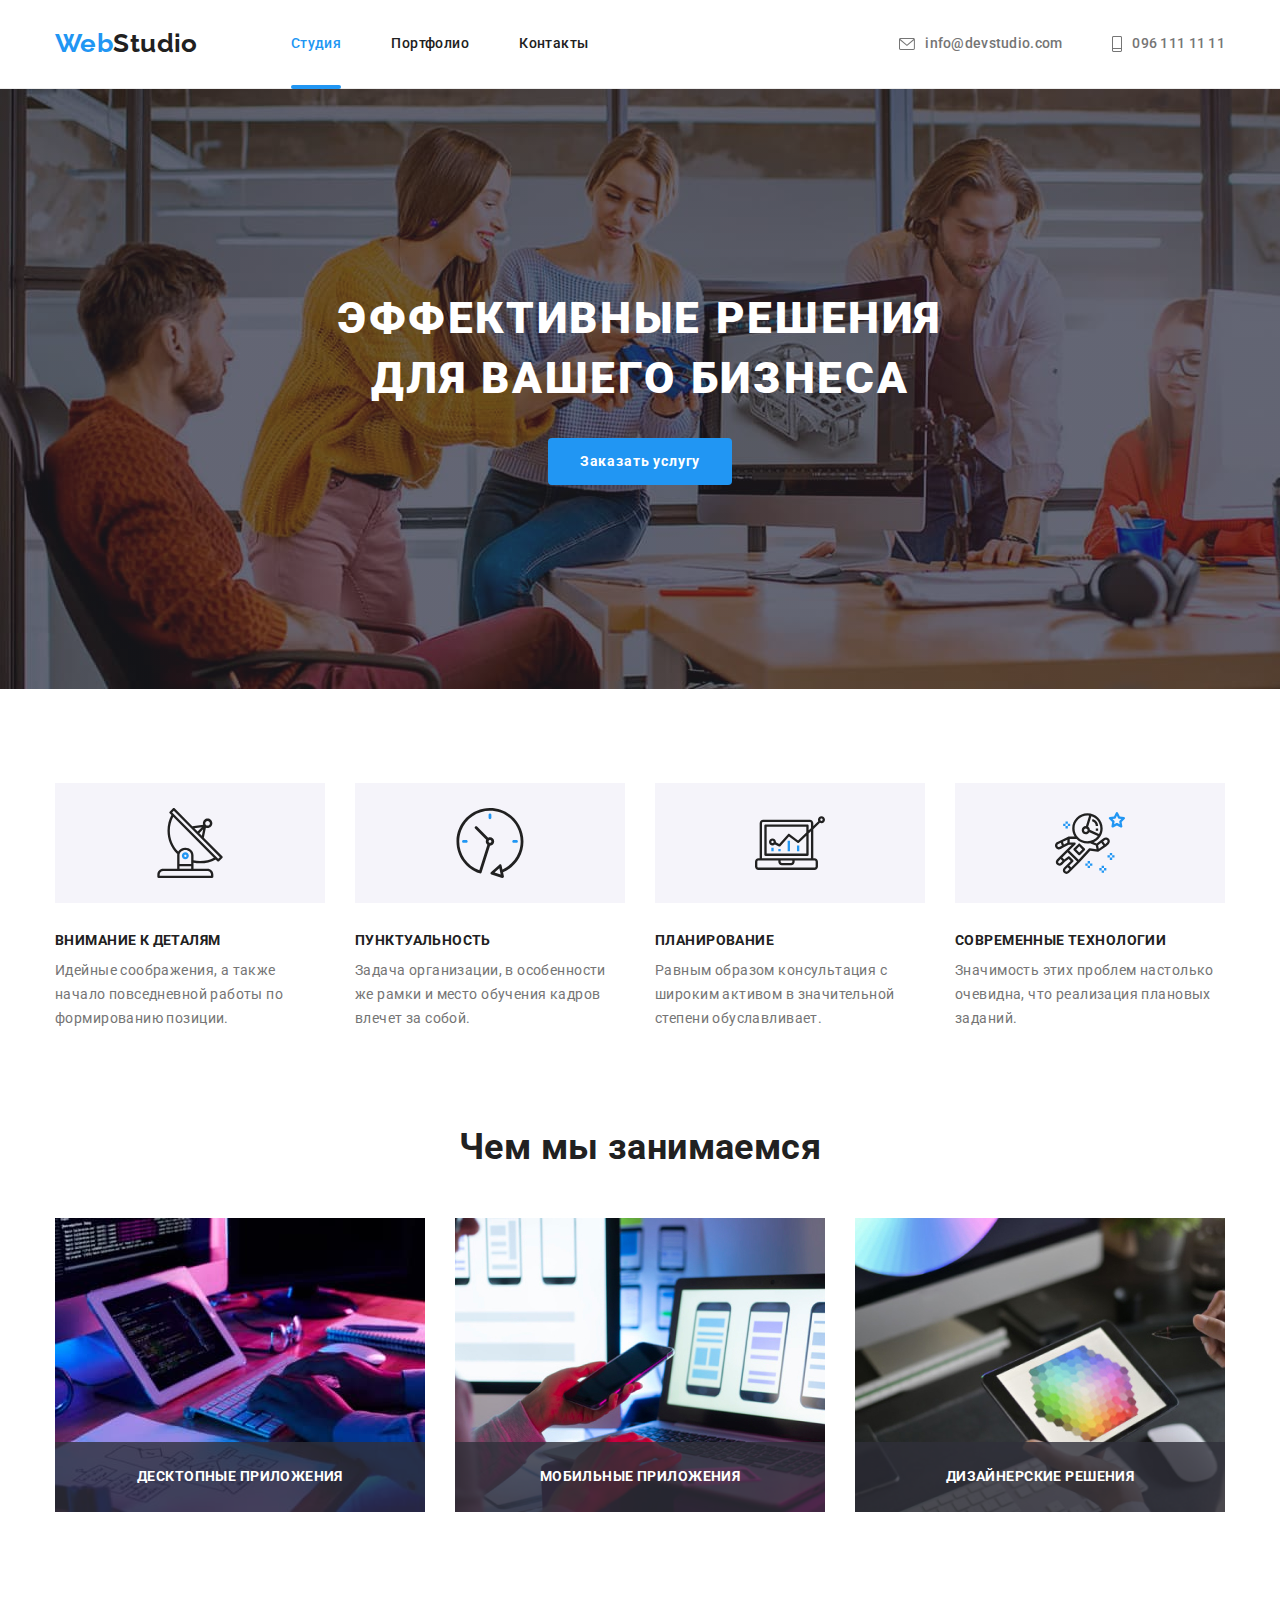
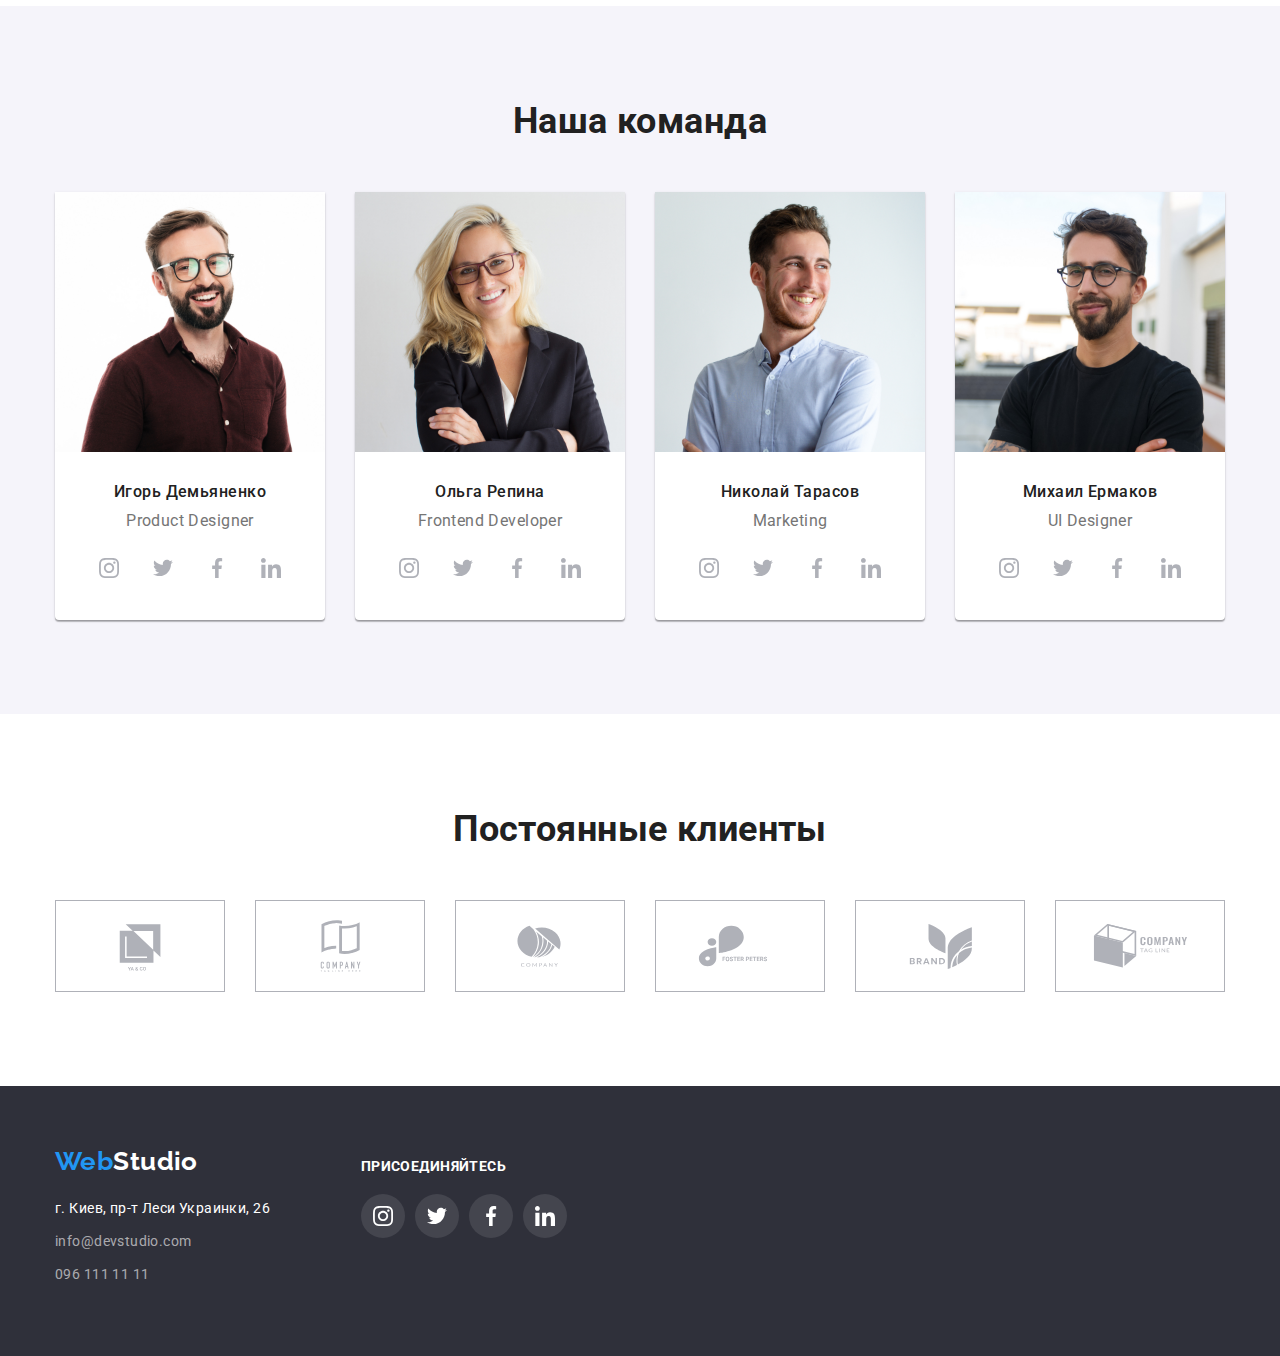
==== index.html @ b7aa6c3f "new" ====
<!DOCTYPE html>
<html lang="ru">
  <head>
    <meta charset="UTF-8" />
    <meta http-equiv="X-UA-Compatible" content="IE=edge" />
    <meta name="viewport" content="width=device-width, initial-scale=1.0" />
    <title>Document</title>
    <link rel="stylesheet" href="https://cdnjs.cloudflare.com/ajax/libs/modern-normalize/1.1.0/modern-normalize.min.css">
    <link
      href="https://fonts.googleapis.com/css2?family=Raleway:wght@700&family=Roboto:wght@400;500;700;900&display=swap"
      rel="stylesheet"
    />
    <link rel="stylesheet" href="./css/styles.css" />
  </head>

  <body>
    <header class="header">
      <div class="container menu">
      <a href="./index.html" class="logo link"
        ><span class="logo-web">Web</span>Studio</a
      >
      <nav class="header-nav">
        <ul class="header-list list">
          <li class="header-item-right item">
            <a href="./index.html" class="header-link link current">Студия</a>
          </li>
          <li class="header-item-right item">
            <a href="./portfolio.html" class="header-link link">Портфолио</a>
          </li>
          <li class="header-item-right item">
            <a href="" class="header-link link">Контакты</a>
          </li>
        </ul>
      </nav>
      <ul class="header-list list mail">
        <li class="header-item-left item">
          <a href="mailto:info@devstudio.com" class="header-link link tel"
            ><svg class="icon-mail" height="12" width="16"><use href=./images/icons.svg#icon-mail></use></svg>info@devstudio.com</a
          >
        </li>
        <li class="header-item-left item">
          <a href="tel:0961111111" class="header-link link tel"><svg class="icon-telephon" height="16" width="10">
            <use href=./images/icons.svg#icon-telephon></use>
          </svg>
            096 111 11 11</a
          >
        </li>
      </ul>
      </div>
    </header>
    <main>
      <section class="hero section">
        <h1 class="hero-title">Эффективные решения для вашего бизнеса</h1>
        <button type="button" class="button hero-button" data-modal-open>
          Заказать услугу
        </button>
      </section>
      <section class="solution section">
        <div class="container">
        <h2 class="solution-heading heading visually-hidden">Решения</h2>
        <ul class="solution-list list">
          <li class="solution-item item">
            <div class="solution-div">
              <svg class="solution-icon">
                <use href="./images/icons.svg#icon-antenna"></use>
              </svg>
            </div>
            <h3 class="solution-title title title">Внимание к деталям</h3>
            <p class="solution-text">
              Идейные соображения, а также начало повседневной работы по
              формированию позиции.
            </p>
          </li>
          <li class="solution-item item">
            <div class="solution-div">
              <svg class="solution-icon">
                <use href="./images/icons.svg#icon-clock"></use>
              </svg>
            </div>
            <h3 class="solution-title title">Пунктуальность</h3>
            <p class="solution-text">
              Задача организации, в особенности же рамки и место обучения кадров
              влечет за собой.
            </p>
          </li>
          <li class="solution-item item">
            <div class="solution-div">
              <svg class="solution-icon">
                <use href="./images/icons.svg#icon-diagram"></use>
              </svg>
            </div>
            <h3 class="solution-title title">Планирование</h3>
            <p class="solution-text">
              Равным образом консультация с широким активом в значительной
              степени обуславливает.
            </p>
          </li>
          <li class="solution-item item">
            <div class="solution-div">
              <svg class="solution-icon">
                <use href="./images/icons.svg#icon-astronaut"></use>
              </svg>
            </div>
            <h3 class="solution-title title">Современные технологии</h3>
            <p class="solution-text">
              Значимость этих проблем настолько очевидна, что реализация
              плановых заданий.
            </p>
          </li>
        </ul>
        </div>
      </section>
      <section class="wwd section">
        <div class="container">
        <h2 class="wwd-heading heading">Чем мы занимаемся</h2>
        <ul class="wwd-list list">
          <li class="wwd-item item">
            <img src="./images/box1.jpg" width="370" alt="печать текста" />
            <div class="wwd-div">
              <p class="wwd-div-text">Десктопные приложения</p>
            </div>
          </li>
          <li class="wwd-item item">
            <img src="./images/box2.jpg" width="370" alt="смартфон ноутбук" />
            <div class="wwd-div">
              <p class="wwd-div-text">Мобильные приложения</p>
            </div>
          </li>
          <li class="wwd-item item">
            <img src="./images/box3.jpg" width="370" alt="планшет" />
            <div class="wwd-div">
              <p class="wwd-div-text">Дизайнерские решения</p>
            </div>
          </li>
        </ul>
        </div>
      </section>
      <section class="team section">
        <div class="container">
        <h2 class="team-heading heading">Наша команда</h2>
        <ul class="team-list list">
          <li class="team-item item">
            <img src="./images/igord.jpg" width="270" alt="Игорь Демьяненко" />
            <div class="team-item-bottom"><p class="team-name">Игорь Демьяненко</p>
            <p class="team-text">Product Designer</p>
            <ul class="team-list-icon list">
              <li class="team-item-icon item">
                <a class="team-item-link link" href=""><svg class="team-icon">
                  <use href="./images/icons.svg#icon-instagram"></use>
                </svg></a>
              </li>
              <li class="team-item-icon item">
                <a class="team-item-link link" href=""><svg class="team-icon">
                    <use href="./images/icons.svg#icon-twitter"></use>
                  </svg></a>
              </li>
              <li class="team-item-icon item">
                <a class="team-item-link link" href=""><svg class="team-icon">
                    <use href="./images/icons.svg#icon-facebook"></use>
                  </svg></a>
              </li>
              <li class="team-item-icon item">
                <a class="team-item-link link" href=""><svg class="team-icon">
                    <use href="./images/icons.svg#icon-linkedin"></use>
                  </svg></a>
              </li>
            </ul>
          </div>
          </li>
          <li class="team-item item">
            <img src="./images/olgar.jpg" width="270" alt="Ольга Репина" />
            <div class="team-item-bottom"><p class="team-name">Ольга Репина</p>
            <p class="team-text">Frontend Developer</p>
          <ul class="team-list-icon list">
            <li class="team-item-icon item">
              <a class="team-item-link link" href=""><svg class="team-icon">
                  <use href="./images/icons.svg#icon-instagram"></use>
                </svg></a>
            </li>
            <li class="team-item-icon item">
              <a class="team-item-link link" href=""><svg class="team-icon">
                  <use href="./images/icons.svg#icon-twitter"></use>
                </svg></a>
            </li>
            <li class="team-item-icon item">
              <a class="team-item-link link" href=""><svg class="team-icon">
                  <use href="./images/icons.svg#icon-facebook"></use>
                </svg></a>
            </li>
            <li class="team-item-icon item">
              <a class="team-item-link link" href=""><svg class="team-icon">
                  <use href="./images/icons.svg#icon-linkedin"></use>
                </svg></a>
            </li>
          </ul>
        </div>
          </li>
          <li class="team-item item">
            <img src="./images/kolyat.jpg" width="270" alt="Николай Тарасов" />
            <div class="team-item-bottom"><p class="team-name">Николай Тарасов</p>
            <p class="team-text">Marketing</p>
          <ul class="team-list-icon list">
            <li class="team-item-icon item">
              <a class="team-item-link link" href=""><svg class="team-icon">
                  <use href="./images/icons.svg#icon-instagram"></use>
                </svg></a>
            </li>
            <li class="team-item-icon item">
              <a class="team-item-link link" href=""><svg class="team-icon">
                  <use href="./images/icons.svg#icon-twitter"></use>
                </svg></a>
            </li>
            <li class="team-item-icon item">
              <a class="team-item-link link" href=""><svg class="team-icon">
                  <use href="./images/icons.svg#icon-facebook"></use>
                </svg></a>
            </li>
            <li class="team-item-icon item">
              <a class="team-item-link link" href=""><svg class="team-icon">
                  <use href="./images/icons.svg#icon-linkedin"></use>
                </svg></a>
            </li>
          </ul>
        </div>
          </li>
          <li class="team-item item">
            <img src="./images/mixae.jpg" width="270" alt="Михаил Ермаков" />
            <div class="team-item-bottom"><p class="team-name">Михаил Ермаков</p>
            <p class="team-text">UI Designer</p>
          <ul class="team-list-icon list">
            <li class="team-item-icon item">
              <a class="team-item-link link" href=""><svg class="team-icon">
                  <use href="./images/icons.svg#icon-instagram"></use>
                </svg></a>
            </li>
            <li class="team-item-icon item">
              <a class="team-item-link link" href=""><svg class="team-icon">
                  <use href="./images/icons.svg#icon-twitter"></use>
                </svg></a>
            </li>
            <li class="team-item-icon item">
              <a class="team-item-link link" href=""><svg class="team-icon">
                  <use href="./images/icons.svg#icon-facebook"></use>
                </svg></a>
            </li>
            <li class="team-item-icon item">
              <a class="team-item-link link" href=""><svg class="team-icon">
                  <use href="./images/icons.svg#icon-linkedin"></use>
                </svg></a>
            </li>
          </ul>
        </div>
          </li>
        </ul>
        </div>
      </section>
      <section class="clients section">
        <div class="container">
          <h2 class="clients-heading heading">Постоянные клиенты</h2>
          <ul class="clients-list list">
            <li class="clients-item item">
              <a class="clients-link link" href=""><svg class="clients-icon icon">
                <use href="./images/icons.svg#icon-logo_one"></use>
              </svg></a>
            </li>
            <li class="clients-item item">
              <a class="clients-link link" href=""><svg class="clients-icon icon">
                  <use href="./images/icons.svg#icon-logo_two"></use>
                </svg></a>
            </li>
            <li class="clients-item item">
              <a class="clients-link link" href=""><svg class="clients-icon icon">
                  <use href="./images/icons.svg#icon-logo_three"></use>
                </svg></a>
            </li>
            <li class="clients-item item">
              <a class="clients-link link" href=""><svg class="clients-icon icon">
                  <use href="./images/icons.svg#icon-logo_four"></use>
                </svg></a>
            </li>
            <li class="clients-item item">
              <a class="clients-link link" href=""><svg class="clients-icon icon">
                  <use href="./images/icons.svg#icon-logo_five"></use>
                </svg></a>
            </li>
            <li class="clients-item item">
              <a class="clients-link link" href=""><svg class="clients-icon icon">
                  <use href="./images/icons.svg#icon-logo_six"></use>
                </svg></a>
            </li>
          </ul>

        </div>
        </section>
        <div class="backdrop is-hidden" data-modal><div class="modal"><button class="modal-button" data-modal-close><svg class=" icon icon-close"><use href="./images/icons.svg#icon-close-black"></use></svg></button></div></div>
    </main>
    <footer class="footer">
      <div class="container footer-container">
        <div class="footer-div">
      <a href="./index.html" class="logo flog link"
        ><span class="logo-web">Web</span>Studio</a
      >
      <address>
        <a href="" class="footer-address link"
          >г. Киев, пр-т Леси Украинки, 26</a
        >
      </address>
      <ul class="footer-list list">
        <li class="footer-item">
          <a href="mailto:info@devstudio.com" class="footer-address-tel link"
            >info@devstudio.com</a
          >
        </li>
        <li class="footer-item">
          <a href="tel:0961111111" class="footer-address-tel link ">
            096 111 11 11</a
          >
        </li>
      </ul>
      </div>
      <div class="footer-enjoin">
        <p class="footer-text">присоединяйтесь</p>
        <ul class="footer-list-icon list">
          <li class="footer-item-icon item">
            <a class="footer-item-link link " href=""><svg class="footer-icon">
                <use href="./images/icons.svg#icon-instagram"></use>
              </svg></a>
          </li>
          <li class="footer-item-icon item">
          <a class="footer-item-link link " href=""><svg class="footer-icon">
              <use href="./images/icons.svg#icon-twitter"></use>
            </svg></a>
        </li>
        <li class="footer-item-icon item">
          <a class="footer-item-link link " href=""><svg class="footer-icon">
              <use href="./images/icons.svg#icon-facebook"></use>
            </svg></a>
        </li>
        <li class="footer-item-icon item ">
          <a class="footer-item-link link" href=""><svg class="footer-icon">
              <use href="./images/icons.svg#icon-linkedin"></use>
            </svg></a>
        </li>
        </ul>
       
      </div>
      </div>
    </footer>
    <script src="./js/modal.js"></script>
  </body>
</html>
---- css/styles.css ----
:root {
  --primery-text-color: #757575;
  --title-text-color: #212121;
  --primary-background-color: #ffffff;
  --link-color: #2196f3;
  --secondary-text-color: #ffffff;
}

* {
  padding: 0;
  margin: 0;
  border: 0;
}

*,
*:before,
*:after {
  box-sizing: border-box;
}

:focus,
:active {
  outline: none;
}

a:focus,
a:active {
  outline: none;
}

nav,
footer,
header,
aside {
  display: block;
}

html,
body {
  height: 100%;
  width: 100%;
  font-size: 100%;
  line-height: 1;
  font-size: 14px;
  -ms-text-size-adjust: 100%;
  -moz-text-size-adjust: 100%;
  -webkit-text-size-adjust: 100%;
}

input,
button,
textarea {
  font-family: inherit;
}

input::-ms-clear {
  display: none;
}
button {
  cursor: pointer;
}
button::-moz-focus-inner {
  padding: 0;
  border: 0;
}
a,
a:visited,
a:hover {
  text-decoration: none;
}
ul,
li {
  list-style: none;
}
img {
  vertical-align: top;
}

h1,
h2,
h3,
h4,
h5,
h6 {
  font-size: inherit;
  font-weight: 400;
}

.visually-hidden {
  position: absolute;
  width: 1px;
  height: 1px;
  margin: -1px;
  padding: 0;
  overflow: hidden;
  border: 0;
  clip: rect(0 0 0 0);
}

img {
  display: block;
}

body {
  background-color: var(--primary-background-color);
  font-family: 'Roboto', sans-serif;
  font-weight: 400;
  font-size: 14px;
  line-height: 1.7;
  letter-spacing: 0.03em;
  color: var(--primery-text-color);
}

.link {
  text-decoration: none;
  color: var(--title-text-color);
  transition: color 250ms cubic-bezier(0.4, 0, 0.2, 1);
}
.link:focus,
.link:hover {
  color: var(--link-color);
  fill: var(--link-color);
}

.list {
  list-style: none;
}

.button {
  align-items: center;
  text-align: center;
  font-family: 'Roboto', sans-serif;
  font-weight: 700;
  cursor: pointer;

  padding: 10px 32px;
  border-radius: 4px;
  max-width: 200px;
  transition: color 250ms cubic-bezier(0.4, 0, 0.2, 1),
    background 250ms cubic-bezier(0.4, 0, 0.2, 1);
}
.button:hover,
.button:focus {
  color: var(--secondary-text-color);
  background: #2196f3;
}

.title {
  font-weight: 700;
  line-height: 1.14;
  font-size: 14px;
  text-transform: uppercase;
  color: var(--title-text-color);
}

.heading {
  font-weight: 700;
  text-align: center;
  font-size: 36px;
  line-height: 1.17;
  color: var(--title-text-color);
}
.current {
  position: relative;

  color: var(--link-color);
}

.current::after {
  content: '';
  position: absolute;
  bottom: -1px;
  left: 0;
  width: 100%;
  height: 4px;
  background-color: var(--link-color);
  border-radius: 2px;
}

.container {
  width: 1200px;
  margin: 0 auto;
  padding: 0 15px;
  /* border: 2px dashed red; */
}

.section {
  padding-top: 94px;
  padding-bottom: 94px;
}

/* -----------HEADER-------------- */

.header {
  border-bottom: 1px solid #ececec;
}

.logo {
  font-family: 'Raleway', sans-serif;
  font-weight: 700;
  font-size: 26px;
  line-height: 1.2;
  margin-right: 93px;
}
.logo-web {
  color: #2196f3;
}
.header-nav {
  font-weight: 500;
  color: var(--title-text-color);
  text-decoration: none;
}
.header-link.tel {
  color: var(--primery-text-color);
  font-weight: 500;
  line-height: 1.14;
  letter-spacing: 0.02em;
}

.header-link.tel:hover,
.header-link.tel:focus {
  color: #2196f3;
}

.menu {
  display: flex;
  align-items: center;
}

.header-list {
  display: flex;
}

.header-link {
  display: inline-block;
  padding-top: 32px;
  padding-bottom: 32px;
  margin-top: auto;
  margin-bottom: auto;
}

.header-item-right:not(:last-child) {
  margin-right: 50px;
}

.tel {
  margin-left: 50px;
  display: flex;
  align-items: center;
  justify-content: center;
}
.mail {
  display: flex;
  align-items: center;
  margin-left: auto;
}

.icon-mail {
  margin-right: 10px;
  fill: rgba(117, 117, 117, 1);
  transition: fill 250ms cubic-bezier(0.4, 0, 0.2, 1);
}

.icon-telephon {
  margin-right: 10px;
  fill: rgba(117, 117, 117, 1);
  transition: fill 250ms cubic-bezier(0.4, 0, 0.2, 1);
}

.header-link.tel:hover .icon-mail,
.header-link.tel:focus .icon-mail {
  fill: #2196f3;
}

.header-link.tel:hover .icon-telephon,
.header-link.tel:focus .icon-telephon {
  fill: #2196f3;
}
/* ------------HERO------------- */
.hero {
  height: 600px;
  max-width: 1600px;
  margin-left: auto;
  margin-right: auto;
  background-repeat: no-repeat;
  background-size: cover;
  background-position: center;
  background: #2f303a;
  padding-top: 200px;
  padding-bottom: 200px;
  background-image: linear-gradient(
      to right,
      rgba(47, 48, 58, 0.4),
      rgba(47, 48, 58, 0.4)
    ),
    url('../images/herobcg.jpg');
}

.hero-title {
  font-weight: 900;
  text-align: center;
  font-size: 44px;
  line-height: 1.36;
  text-transform: uppercase;
  color: var(--secondary-text-color);
  max-width: 696px;
  letter-spacing: 0.06em;

  margin: 0 auto;
  margin-bottom: 30px;
}

.hero-button {
  display: block;
  background: #2196f3;
  color: var(--secondary-text-color);
  margin: 0 auto;
  line-height: 1.87;
  letter-spacing: 0.06em;
}

/* ------------SOLUTION------------- */
.solution {
  padding-bottom: 48px;
}

.solution-title {
  margin-bottom: 10px;
}

.solution-text {
  font-size: 14px;
  line-height: 1.71;
  text-align: left;
}

.solution-list {
  display: flex;
  margin-left: -30px;
  margin-top: -30px;
}

.solution-item {
  margin-left: 30px;
  margin-top: 30px;
  flex-basis: calc(100% / 4 - 30px);
}

.solution-div {
  display: flex;
  align-items: center;
  justify-content: center;
  width: 270px;
  height: 120px;
  background: rgba(245, 244, 250, 1);
  margin-bottom: 30px;
}

.solution-icon {
  height: 70px;
  width: 70px;
}

/* -------------WWD------------- */
.wwd {
  padding-top: 47px;
}

.wwd-list {
  display: flex;
  margin-left: -30px;
  margin-top: -30px;
}
.wwd-heading {
  margin-bottom: 50px;
}
.wwd-item {
  position: relative;

  margin-left: 30px;
  margin-top: 30px;
  flex-basis: calc(100% / 3 - 30px);
}

.wwd-div {
  position: absolute;
  bottom: 0;
  left: 0;
  width: 100%;
  height: 70px;
  display: flex;
  align-items: center;
  justify-content: center;
  background-color: rgba(47, 48, 58, 0.8);
}

.wwd-div-text {
  font-weight: bold;
  font-size: 14px;
  line-height: 1.14;
  letter-spacing: 0.03em;
  text-transform: uppercase;

  color: #ffffff;
}
/* -------------TEAM------------ */

.team-heading {
  margin-bottom: 50px;
}

.team-item-bottom {
  margin-top: 30px;
  margin-bottom: 30px;
}
.team {
  background: #f5f4fa;
}

.team-name {
  font-weight: 500;
  font-size: 16px;
  line-height: 1.19;
  text-align: center;
  letter-spacing: 0.03em;
  color: var(--title-text-color);

  margin-bottom: 10px;
}

.team-text {
  font-size: 16px;
  line-height: 1.19;
  text-align: center;
}

.team-list {
  display: flex;
  margin-left: -30px;
  margin-top: -30px;
}

.team-item {
  background-color: var(--primary-background-color);
  margin-left: 30px;
  margin-top: 30px;
  flex-basis: calc(100% / 4 - 30px);
  box-shadow: 0px 1px 3px rgba(0, 0, 0, 0.12), 0px 1px 1px rgba(0, 0, 0, 0.14),
    0px 2px 1px rgba(0, 0, 0, 0.2);
  border-radius: 0px 0px 4px 4px;
}

.team-item-icon {
  height: 44px;
  width: 44px;
}
.team-icon {
  height: 20px;
  width: 20px;
  fill: rgba(175, 177, 184, 1);
  transition: fill 250ms cubic-bezier(0.4, 0, 0.2, 1);
}

.team-item-icon + .team-item-icon {
  margin-left: 10px;
}

.team-list-icon {
  display: flex;
  justify-content: center;
  margin-top: 16px;
}

.team-item-link {
  display: flex;
  align-items: center;
  justify-content: center;
  height: 100%;
  width: 100%;
  border-radius: 50%;
  transition: background 250ms cubic-bezier(0.4, 0, 0.2, 1);
}

.team-item-link:hover,
.team-item-link:focus {
  background: var(--link-color);
}

.team-item-link:hover .team-icon {
  fill: rgba(255, 255, 255, 1);
}

.team-item-link:focus .team-icon {
  fill: rgba(255, 255, 255, 1);
}
/* -----------Clients---------- */
.clients-heading {
  margin-bottom: 50px;
}
.clients-item {
  flex-basis: calc(100% / 6 - 30px);
  margin-left: 30px;
  margin-top: 30px;
}
.clients-list {
  margin-left: -30px;
  margin-top: -30px;
  display: flex;
}
.clients-link {
  display: inline-block;
  height: 92px;
  width: 170px;
  border: 1px solid rgba(175, 177, 184, 1);
  padding: 16px 32px;
  transition: border 250ms cubic-bezier(0.4, 0, 0.2, 1);
}

.clients-icon {
  width: 106px;
  height: 60px;
  fill: rgba(175, 177, 184, 1);
  transition: fill 250ms cubic-bezier(0.4, 0, 0.2, 1);
}

.clients-link:hover,
.clients-link:focus {
  border: 1px solid var(--link-color);
}

.clients-link:hover .clients-icon,
.clients-link:focus .clients-icon {
  fill: var(--link-color);
}
/* -----------FOOTER------------- */
.footer {
  background: #2f303a;
  padding-top: 60px;
  padding-bottom: 60px;
}

.footer-container {
  display: flex;
}

.footer-div {
  margin-right: 70px;
}
.footer-enjoin {
  padding-top: 12px;
  width: 208px;
}
.flog {
  color: #ffffff;

  display: inline-block;
  margin-bottom: 20px;
}

.footer-address {
  font-style: normal;
  font-size: 500;
  color: #ffffff;

  display: inline-block;
  margin-bottom: 9px;
}

.footer-address-tel {
  color: rgba(255, 255, 255, 0.6);
  display: inline-block;
  margin-bottom: 9px;
}

.footer-text {
  display: block;
  font-family: Roboto;
  font-style: normal;
  font-weight: bold;
  font-size: 14px;
  line-height: 16px;
  letter-spacing: 0.03em;
  text-transform: uppercase;
  margin-bottom: 20px;

  color: #ffffff;
}
.footer-list-icon {
  display: flex;
}
.footer-item-icon {
  height: 44px;
  width: 44px;
}
.footer-item-link {
  display: flex;
  align-items: center;
  justify-content: center;
  height: 100%;
  width: 100%;
  border-radius: 50%;
  background: rgba(255, 255, 255, 0.1);
  transition: background 250ms cubic-bezier(0.4, 0, 0.2, 1);
}

.footer-item-icon + .footer-item-icon {
  margin-left: 10px;
}
.footer-item-link:hover,
.footer-item-link:focus {
  background: var(--link-color);
}

.footer-icon {
  height: 20px;
  width: 20px;
  fill: rgba(255, 255, 255, 1);
}
/* ------------PORTFOLIO---------- */

.sites-list-right {
  display: flex;
  justify-content: center;
}

.button-portfolio {
  font-family: 'Roboto', sans-serif;
  font-weight: 500;
  font-size: 16px;
  line-height: 1.63;
  color: var(--title-text-color);
  background: #f5f4fa;

  padding: 6px 22px;
  transition: box-shadow 250ms cubic-bezier(0.4, 0, 0.2, 1),
    color 250ms cubic-bezier(0.4, 0, 0.2, 1),
    background 250ms cubic-bezier(0.4, 0, 0.2, 1);
}

.button-portfolio:hover,
.button-portfolio:focus {
  box-shadow: 0px 3px 1px rgba(0, 0, 0, 0.1), 0px 1px 2px rgba(0, 0, 0, 0.08),
    0px 2px 2px rgba(0, 0, 0, 0.12);
}

.sites-item-right {
  margin-right: 8px;
  margin-bottom: 50px;
}

.sites-item-right:last-child {
  margin-right: 0;
  margin-bottom: 50px;
}

.sites-div {
  position: relative;
  overflow: hidden;
}

.sites-div-absolute {
  position: absolute;
  top: 0;
  left: 0;
  width: 100%;
  height: 100%;
  background-color: rgba(33, 150, 243, 0.9);
  transform: translateY(+100%);
  transition: transform 250ms cubic-bezier(0.4, 0, 0.2, 1);
  padding: 63px 24px;
}

.sites-link:hover .sites-div-absolute,
.sites-link:focus .sites-div-absolute {
  transform: translateY(0);
}

.sites-div-text {
  font-size: 18px;
  line-height: 1.56;
  letter-spacing: 0.03em;

  color: var(--primary-background-color);
}

.sites-list-left {
  display: flex;
  flex-wrap: wrap;
  margin-left: -30px;
  margin-top: -30px;
}

.sites-item-left {
  margin-left: 30px;
  margin-top: 30px;
  flex-basis: calc(100% / 3 - 30px);
}

.sites-bottom {
  border-left: 1px solid #eeeeee;
  border-right: 1px solid #eeeeee;
  border-bottom: 1px solid #eeeeee;
  padding-top: 20px;
  padding-bottom: 20px;
  padding-left: 24px;
  padding-right: 24px;
}

.sites-title {
  font-weight: 700;
  font-size: 18px;
  line-height: 2;
  letter-spacing: 0.06em;
  color: var(--title-text-color);

  margin-bottom: 4px;
}

.sites-link {
  display: block;
  transition: box-shadow 250ms cubic-bezier(0.4, 0, 0.2, 1);
}

.sites-link:hover,
.sites-link:focus {
  box-shadow: 0px 1px 1px rgba(141, 34, 34, 0.12),
    0px 4px 4px rgba(0, 0, 0, 0.06), 1px 4px 6px rgba(0, 0, 0, 0.16);
}

.backdrop {
  position: fixed;
  top: 0;
  left: 0;
  width: 100%;
  height: 100%;
  background: rgba(0, 0, 0, 0.2);
  display: flex;
  align-items: center;
  justify-content: center;
  transition: opacity 250ms cubic-bezier(0.4, 0, 0.2, 1),
    visibility 250ms cubic-bezier(0.4, 0, 0.2, 1);
}

.modal {
  position: absolute;
  background-color: white;
  width: 528px;
  height: 581px;
  box-shadow: 0px 1px 3px rgba(0, 0, 0, 0.12), 0px 1px 1px rgba(0, 0, 0, 0.14),
    0px 2px 1px rgba(0, 0, 0, 0.2);
  border-radius: 4px;
  transform: translateX(0);
  transition: transform 250ms linear;
}

.is-hidden {
  opacity: 0;
  visibility: hidden;
  pointer-events: none;
}

.is-hidden .modal {
  transform: translateX(-100%);
}

.modal-button {
  position: absolute;
  top: 8px;
  right: 8px;
  background: #ffffff;
  border: 1px solid rgba(0, 0, 0, 0.1);
  width: 30px;
  height: 30px;
  border-radius: 50%;
  display: flex;
  align-items: center;
  justify-content: center;
}

.icon-close {
  width: 70%;
  height: 70%;
}
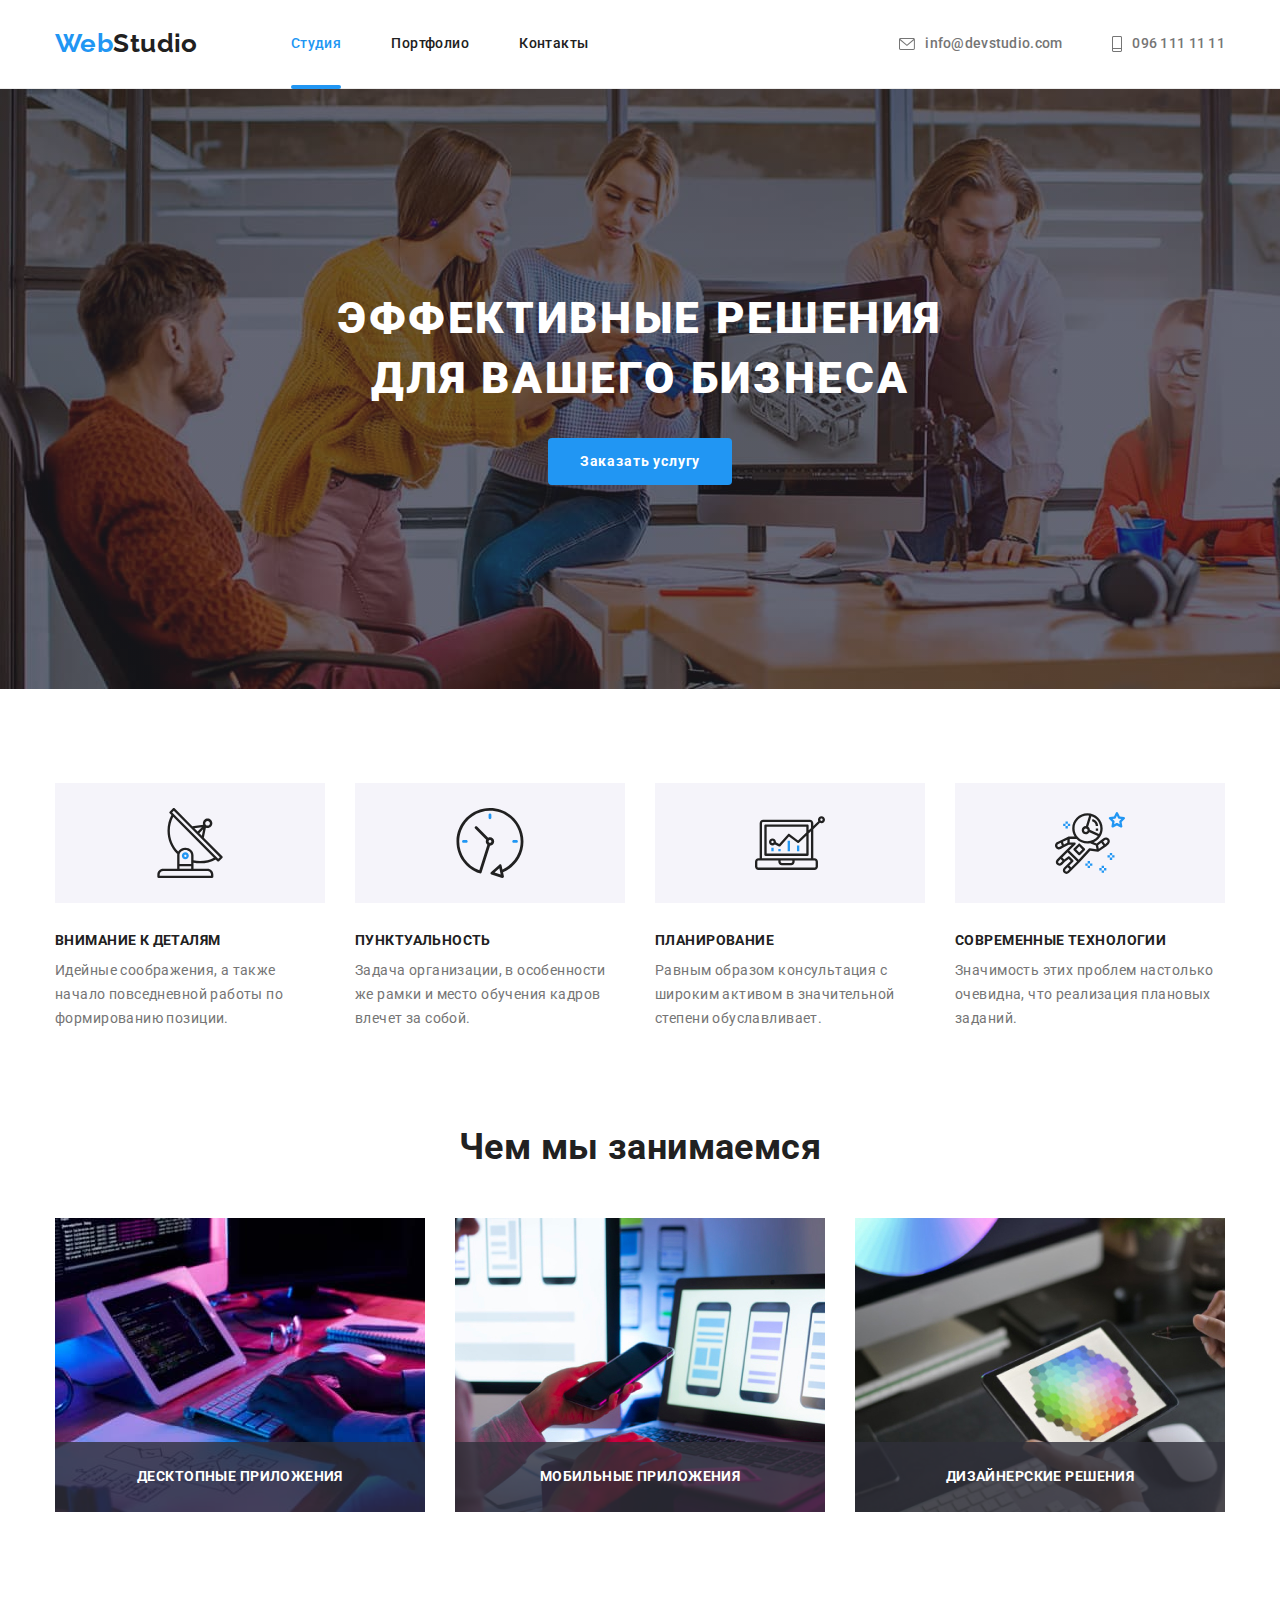
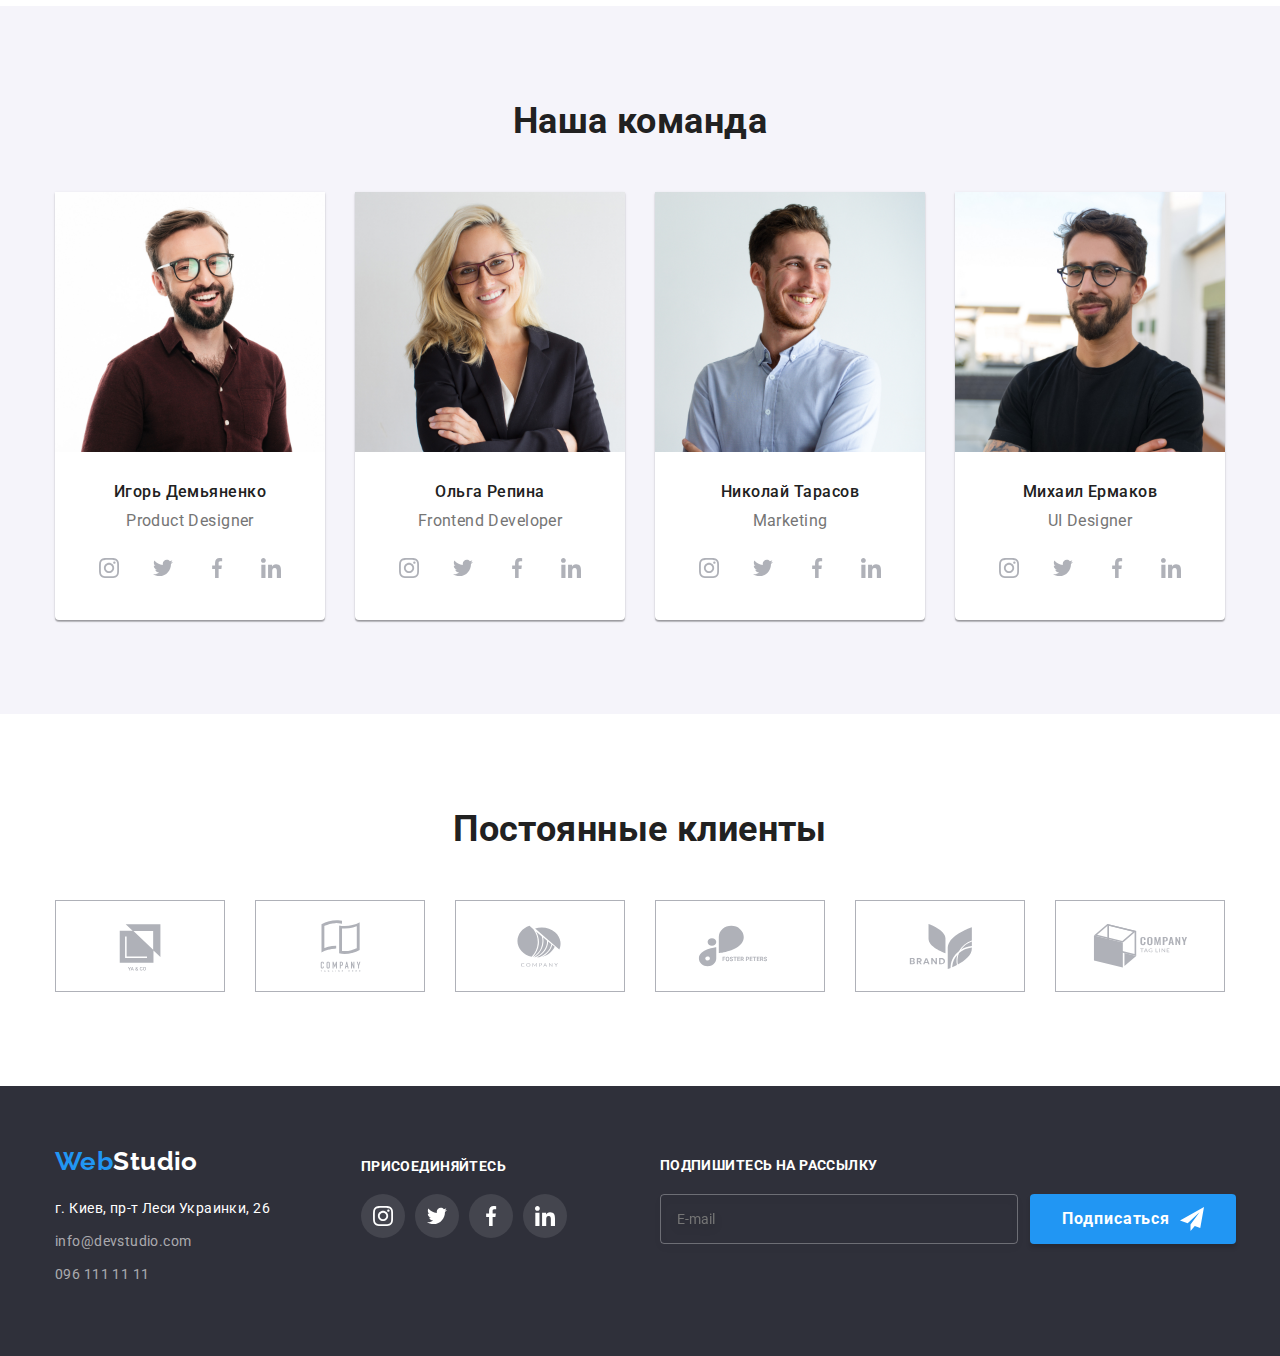
==== commit 8ec6771f: "done" ====
--- a/index.html
+++ b/index.html
@@ -292,7 +292,28 @@
 
         </div>
         </section>
-        <div class="backdrop is-hidden" data-modal><div class="modal"><button class="modal-button" data-modal-close><svg class=" icon icon-close"><use href="./images/icons.svg#icon-close-black"></use></svg></button></div></div>
+        <div class="backdrop is-hidden" data-modal><div class="modal">
+          <form>
+            <p class="form-text">Оставьте свои данные, мы вам перезвоним</p>
+            <label class="form-label" for="user-name">Имя</label>
+            <span class="form-input-span"><input type="text" name="username" id="user-name" class="form-input"/>
+            <svg class="form-icon"><use href="./images/icons.svg#icon-person"></use></svg></span>
+            <label class="form-label" for="user-tel">Телефон</label>
+            <span class="form-input-span"><input type="tel" name="usertel" id="user-tel" class="form-input"/><svg class="form-icon">
+              <use href="./images/icons.svg#icon-phone-black"></use>
+            </svg></span>
+            <label class="form-label" for="user-email">Почта</label>
+            <span class="form-input-span"><input type="email" name="useremail" id="user-email" class="form-input"/><svg class="form-icon">
+              <use href="./images/icons.svg#icon-email"></use>
+            </svg></span>
+            <label class="form-label" for="user-coments">Комментарий</label>
+            <textarea name="feedback" id="user-coments" placeholder="Введите текст" class="form-input form-textarea"></textarea>
+            <div class="form-checkbox"><input type="checkbox" name="agrees" value="agree" id="iagree" class="form-agree" />
+            <label class="form-label checkbox-label" for="iagree"><span class="checkbox-field"><svg class="checkbox-icon"><use href="./images/icons.svg#icon-check"></use></svg></span>Соглашаюсь с рассылкой и принимаю <a href="" class="form-link">Условия договора</a></label></div>
+            <button type="submit" class="button form-button">Отправить</button>
+            
+          </form>
+          <button class="modal-button" data-modal-close><svg class=" icon icon-close"><use href="./images/icons.svg#icon-close-black"></use></svg></button></div></div>
     </main>
     <footer class="footer">
       <div class="container footer-container">
@@ -344,6 +365,13 @@
         </ul>
        
       </div>
+       <form class="footer-form">
+         <p class="form-footer-text">Подпишитесь на рассылку</p>
+         <div class="footer-form-div"><input type="email" name="email" placeholder="E-mail" class="footer-form-input"/>
+         <button type="submit" class="form-footer-button button">Подписаться<svg class="form-footer-icon"><use href="./images/icons.svg#icon-send"/></svg></use></button></div>
+
+        </form>
+      
       </div>
     </footer>
     <script src="./js/modal.js"></script>
--- a/css/styles.css
+++ b/css/styles.css
@@ -616,6 +616,59 @@
   width: 20px;
   fill: rgba(255, 255, 255, 1);
 }
+
+.footer-form {
+  margin-left: 93px;
+  padding-top: 12px;
+}
+.form-footer-icon {
+  margin-left: 10px;
+  width: 24px;
+  height: 24px;
+}
+
+.form-footer-button {
+  display: flex;
+  align-items: center;
+  text-align: center;
+  background: #2196f3;
+  box-shadow: 0px 4px 4px rgba(0, 0, 0, 0.15);
+  border-radius: 4px;
+  color: var(--primary-background-color);
+  font-weight: bold;
+  font-size: 16px;
+  line-height: 1.88;
+  letter-spacing: 0.06em;
+  max-width: 220px;
+}
+.form-footer-text {
+  margin-bottom: 20px;
+  font-weight: bold;
+  font-size: 14px;
+  line-height: 1.14;
+  letter-spacing: 0.03em;
+  text-transform: uppercase;
+
+  color: #ffffff;
+}
+
+.footer-form-input {
+  display: flex;
+  text-align: left;
+  width: 358px;
+  height: 50px;
+  margin-right: 12px;
+  background-color: transparent;
+  border: 1px solid rgba(255, 255, 255, 0.3);
+  box-sizing: border-box;
+  filter: drop-shadow(0px 4px 4px rgba(0, 0, 0, 0.15));
+  border-radius: 4px;
+  padding: 15px 16px;
+}
+
+.footer-form-div {
+  display: flex;
+}
 /* ------------PORTFOLIO---------- */
 
 .sites-list-right {
@@ -726,7 +779,7 @@
   box-shadow: 0px 1px 1px rgba(141, 34, 34, 0.12),
     0px 4px 4px rgba(0, 0, 0, 0.06), 1px 4px 6px rgba(0, 0, 0, 0.16);
 }
-
+/* ------------------Modal-window------------------ */
 .backdrop {
   position: fixed;
   top: 0;
@@ -745,12 +798,13 @@
   position: absolute;
   background-color: white;
   width: 528px;
-  height: 581px;
+  min-height: 581px;
   box-shadow: 0px 1px 3px rgba(0, 0, 0, 0.12), 0px 1px 1px rgba(0, 0, 0, 0.14),
     0px 2px 1px rgba(0, 0, 0, 0.2);
   border-radius: 4px;
   transform: translateX(0);
   transition: transform 250ms linear;
+  padding: 40px;
 }
 
 .is-hidden {
@@ -780,4 +834,145 @@
 .icon-close {
   width: 70%;
   height: 70%;
-}
+  transition: fill 250ms cubic-bezier(0.4, 0, 0.2, 1);
+}
+
+.modal-button:hover .icon-close,
+.modal-button:focus .icon-close {
+  fill: var(--link-color);
+}
+
+.form-label {
+  font-size: 12px;
+  margin-bottom: 4px;
+}
+
+.form-input {
+  width: 448px;
+  height: 40px;
+  border: 1px solid rgba(33, 33, 33, 0.2);
+  box-sizing: border-box;
+  border-radius: 4px;
+  margin-bottom: 10px;
+  transition: border 250ms cubic-bezier(0.4, 0, 0.2, 1);
+  padding-left: 30px;
+}
+
+.form-input-span {
+  display: block;
+  position: relative;
+}
+
+.form-text {
+  font-family: Roboto;
+  font-style: normal;
+  font-weight: bold;
+  font-size: 20px;
+  line-height: 1.15;
+  text-align: center;
+  letter-spacing: 0.03em;
+
+  color: #212121;
+  margin-bottom: 12px;
+}
+
+.form-checkbox {
+  display: flex;
+  align-items: center;
+  text-align: center;
+  justify-content: center;
+  margin-bottom: 30px;
+}
+
+.form-textarea {
+  margin-bottom: 20px;
+  resize: none;
+  width: 448px;
+  height: 120px;
+  padding: 12px 16px;
+  font-size: 12px;
+
+  color: rgba(117, 117, 117, 0.5);
+}
+
+.form-button {
+  background: #2196f3;
+  box-shadow: 0px 4px 4px rgba(0, 0, 0, 0.15);
+  border-radius: 4px;
+  color: var(--primary-background-color);
+  padding: 10px 55px;
+  font-weight: bold;
+  font-size: 16px;
+  line-height: 1.88;
+  margin: 0 auto;
+
+  display: flex;
+  align-items: center;
+  text-align: center;
+  letter-spacing: 0.06em;
+
+  color: #ffffff;
+}
+
+.form-icon {
+  position: absolute;
+  top: 11px;
+  left: 12px;
+  width: 15px;
+  height: 15px;
+  transition: fill 250ms cubic-bezier(0.4, 0, 0.2, 1);
+}
+
+.form-input:hover + .form-icon,
+.form-input:focus + .form-icon {
+  fill: var(--link-color);
+}
+
+.form-input:hover,
+.form-input:focus {
+  border: 1px solid #2196f3;
+}
+
+.form-link {
+  color: var(--link-color);
+  text-decoration: underline;
+}
+
+.form-agree {
+  position: absolute;
+  width: 1px;
+  height: 1px;
+  margin: -1px;
+  padding: 0;
+  overflow: hidden;
+  border: 0;
+  clip: rect(0 0 0 0);
+}
+
+.checkbox-label {
+  display: flex;
+  align-items: center;
+  justify-content: center;
+}
+.checkbox-field {
+  display: flex;
+  align-items: center;
+  justify-content: center;
+  border: 2px solid black;
+  border-radius: 2px;
+  width: 15px;
+  height: 15px;
+  margin-right: 7px;
+  transition: background-color 250ms cubic-bezier(0.4, 0, 0.2, 1),
+    border 250ms cubic-bezier(0.4, 0, 0.2, 1);
+}
+
+.checkbox-icon {
+  width: 12px;
+  height: 8px;
+}
+
+.form-agree:checked + .form-label > span {
+  background-color: var(--link-color);
+  border: none;
+}
